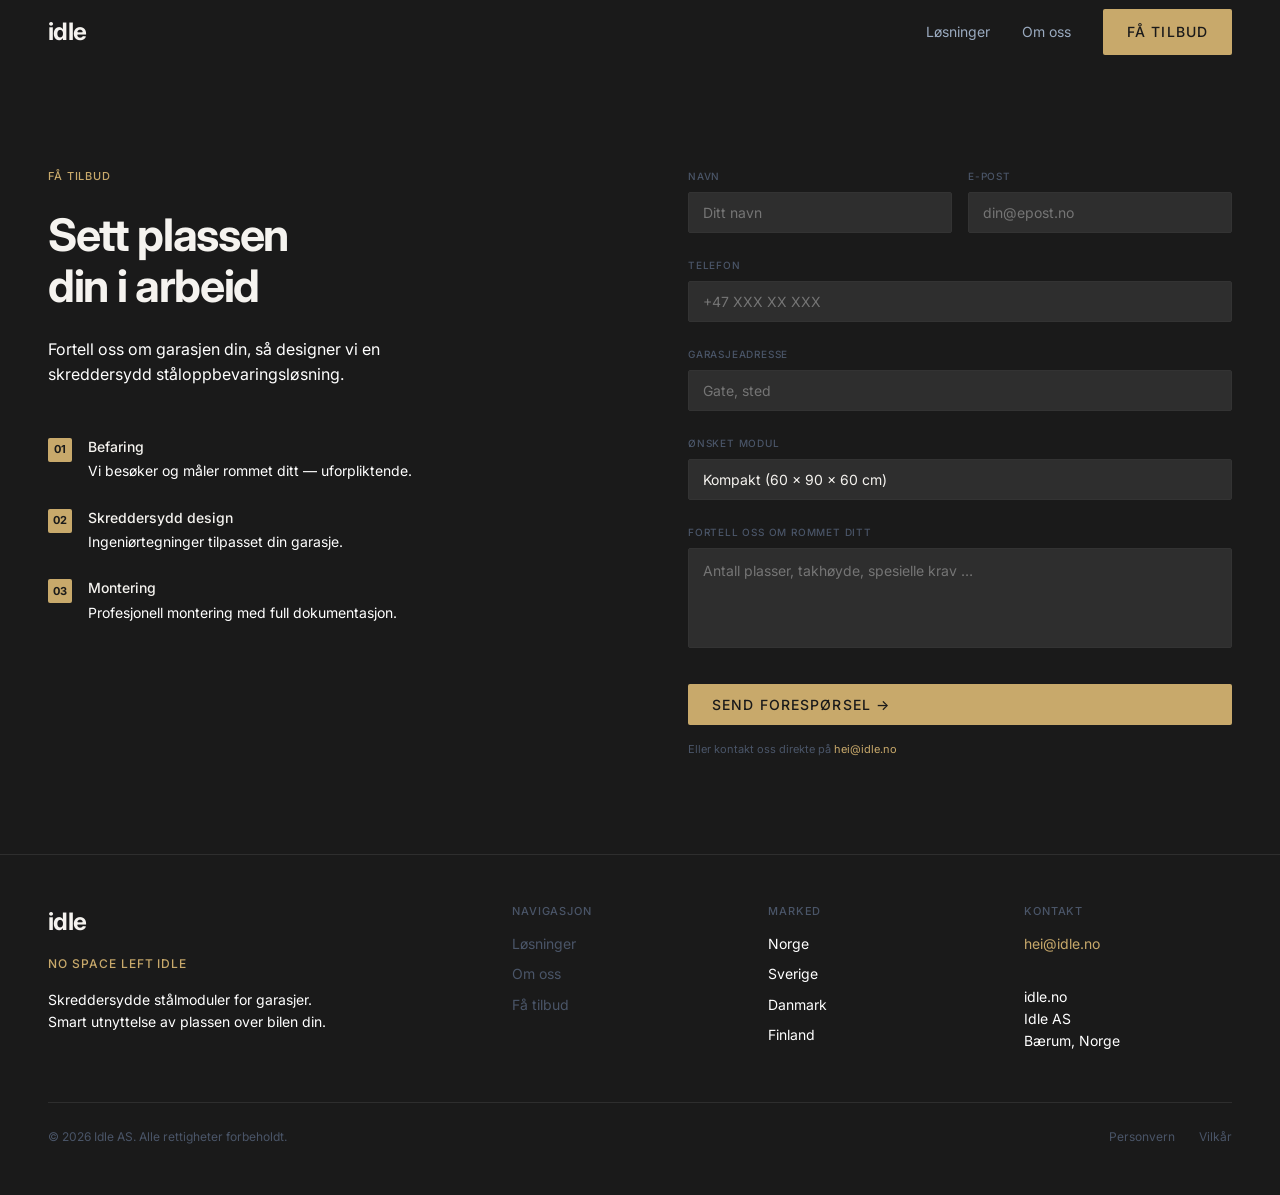
==== kontakt.html @ 0e0d7bf7 "Replace placeholder site with full idle.no design New multi-page site (index, losninger, om-oss, kon" ====
<!DOCTYPE html>
<html lang="nb">
<head>
<meta charset="UTF-8">
<meta name="viewport" content="width=device-width, initial-scale=1.0">
<title>Få tilbud — idle</title>
<meta name="description" content="Fortell oss om garasjen din, så designer vi en skreddersydd ståloppbevaringsløsning. Uforpliktende befaring og tilbud.">
<link rel="icon" type="image/svg+xml" href="assets/favicon.svg">
<link rel="preconnect" href="https://fonts.googleapis.com">
<link rel="preconnect" href="https://fonts.gstatic.com" crossorigin>
<link href="https://fonts.googleapis.com/css2?family=Inter:wght@300;400;500;600;700&display=swap" rel="stylesheet">
<link href="https://api.fontshare.com/v2/css?f[]=satoshi@300,400,500,700&display=swap" rel="stylesheet">
<link rel="stylesheet" href="css/tokens.css">
<link rel="stylesheet" href="css/site.css">
</head>
<body>

<a class="skip-link" href="#innhold">Hopp til innhold</a>

<header class="nav" id="site-nav">
  <div class="nav__inner">
    <a class="nav__logo logotype" href="index.html">idle</a>

    <nav class="nav__links" aria-label="Hovednavigasjon">
      <a class="nav__link" href="losninger.html">Løsninger</a>
      <a class="nav__link" href="om-oss.html">Om oss</a>
      <a class="nav__cta btn-cta" href="kontakt.html">Få tilbud</a>
    </nav>

    <button class="nav__toggle" id="nav-toggle" aria-expanded="false" aria-controls="nav-mobile" aria-label="Åpne meny">
      <span></span><span></span><span></span>
    </button>
  </div>

  <nav class="nav__mobile" id="nav-mobile" aria-label="Mobilnavigasjon">
    <a class="nav__mobile-link" href="losninger.html">Løsninger</a>
    <a class="nav__mobile-link" href="om-oss.html">Om oss</a>
    <a class="nav__mobile-link nav__mobile-link--cta" href="kontakt.html">Få tilbud</a>
  </nav>
</header>

<main id="innhold">
  <section class="contact">
    <div class="contact__grid">

      <div>
        <p class="contact__eyebrow tagline">Få tilbud</p>
        <h1 class="contact__heading">Sett plassen<br>din i arbeid</h1>
        <p class="contact__lead">Fortell oss om garasjen din, så designer vi en skreddersydd ståloppbevaringsløsning.</p>

        <div class="steps-mini">
          <div class="steps-mini__item">
            <span class="steps-mini__num">01</span>
            <div>
              <p class="steps-mini__label">Befaring</p>
              <p class="steps-mini__desc">Vi besøker og måler rommet ditt — uforpliktende.</p>
            </div>
          </div>
          <div class="steps-mini__item">
            <span class="steps-mini__num">02</span>
            <div>
              <p class="steps-mini__label">Skreddersydd design</p>
              <p class="steps-mini__desc">Ingeniørtegninger tilpasset din garasje.</p>
            </div>
          </div>
          <div class="steps-mini__item">
            <span class="steps-mini__num">03</span>
            <div>
              <p class="steps-mini__label">Montering</p>
              <p class="steps-mini__desc">Profesjonell montering med full dokumentasjon.</p>
            </div>
          </div>
        </div>
      </div>

      <div>
        <form class="contact__form" id="contact-form" novalidate>
          <div class="form-row">
            <div class="form-field">
              <label class="form-label" for="f-name">Navn</label>
              <input class="form-input" type="text" id="f-name" name="name" placeholder="Ditt navn" required>
            </div>
            <div class="form-field">
              <label class="form-label" for="f-email">E-post</label>
              <input class="form-input" type="email" id="f-email" name="email" placeholder="din@epost.no" required>
            </div>
          </div>

          <div class="form-field">
            <label class="form-label" for="f-phone">Telefon</label>
            <input class="form-input" type="tel" id="f-phone" name="phone" placeholder="+47 XXX XX XXX">
          </div>

          <div class="form-field">
            <label class="form-label" for="f-address">Garasjeadresse</label>
            <input class="form-input" type="text" id="f-address" name="address" placeholder="Gate, sted">
          </div>

          <div class="form-field">
            <label class="form-label" for="f-module">Ønsket modul</label>
            <select class="form-select" id="f-module" name="module">
              <option>Kompakt (60 × 90 × 60 cm)</option>
              <option>Høymodul (60 × 120 × 60 cm)</option>
              <option>Verktøymodul (120 × 90 × 90 cm)</option>
              <option>Dekkmodul Premium (120 × 120 × 90 cm)</option>
              <option>Usikker / ønsker rådgivning</option>
            </select>
          </div>

          <div class="form-field">
            <label class="form-label" for="f-message">Fortell oss om rommet ditt</label>
            <textarea class="form-textarea" id="f-message" name="message" placeholder="Antall plasser, takhøyde, spesielle krav …"></textarea>
          </div>

          <button class="btn-cta form-submit" type="submit">Send forespørsel →</button>

          <p class="form-note">Eller kontakt oss direkte på <a href="mailto:hei@idle.no">hei@idle.no</a></p>
        </form>

        <div class="form-success" id="form-success">
          <p class="form-success__eyebrow tagline">Melding mottatt</p>
          <h2 class="form-success__heading">No space left idle</h2>
          <p class="form-success__lead">Din e-postklient åpnes med forespørselen din ferdig utfylt. Send den av gårde, så tar vi kontakt innen én virkedag for å avtale befaring.</p>
          <a class="btn-cta" href="index.html">Tilbake til forsiden</a>
        </div>
      </div>

    </div>
  </section>
</main>

<footer class="footer">
  <div class="footer__grid">
    <div class="footer__brand">
      <a class="footer__logo logotype" href="index.html">idle</a>
      <p class="footer__tagline tagline">No space left idle</p>
      <p class="footer__desc">Skreddersydde stålmoduler for garasjer. Smart utnyttelse av plassen over bilen din.</p>
    </div>

    <div class="footer__col">
      <p class="footer__head label">Navigasjon</p>
      <a class="footer__link" href="losninger.html">Løsninger</a>
      <a class="footer__link" href="om-oss.html">Om oss</a>
      <a class="footer__link" href="kontakt.html">Få tilbud</a>
    </div>

    <div class="footer__col">
      <p class="footer__head label">Marked</p>
      <p class="footer__static">Norge</p>
      <p class="footer__static">Sverige</p>
      <p class="footer__static">Danmark</p>
      <p class="footer__static">Finland</p>
    </div>

    <div class="footer__col">
      <p class="footer__head label">Kontakt</p>
      <p class="footer__desc footer__desc--narrow">
        <a class="footer__email" href="mailto:hei@idle.no">hei@idle.no</a><br>
        idle.no<br>
        Idle AS<br>Bærum, Norge
      </p>
    </div>
  </div>

  <div class="footer__bottom">
    <p class="footer__legal">© 2026 Idle AS. Alle rettigheter forbeholdt.</p>
    <div class="footer__legal-links">
      <span class="footer__legal">Personvern</span>
      <span class="footer__legal">Vilkår</span>
    </div>
  </div>
</footer>

<script src="js/site.js"></script>
</body>
</html>
---- css/tokens.css ----
/* ============================================================
   IDLE AS — Design System CSS Variables
   colors_and_type.css
   Based on Idle Brandguide v1, April 2026
   ============================================================ */

@import url('https://fonts.googleapis.com/css2?family=Inter:wght@300;400;500;600;700&family=DM+Sans:wght@300;400;500;600;700&display=swap');

/* Satoshi via Fontshare CDN */
@import url('https://api.fontshare.com/v2/css?f[]=satoshi@300,400,500,700&display=swap');

/* ============================================================
   BASE COLOR TOKENS
   ============================================================ */
:root {
  /* --- Brand Palette --- */
  --color-kull:    #1A1A1A;   /* Charcoal — primary, steel, power */
  --color-betong:  #4A5568;   /* Concrete — secondary, industrial */
  --color-messing: #C8A96B;   /* Brass — accent, premium, CTA */
  --color-lys:     #F5F3EF;   /* Light — background, air, space */

  /* --- Tints & Shades --- */
  --color-kull-90:     #2e2e2e;
  --color-kull-80:     #333333;
  --color-betong-80:   #5e6e85;
  --color-betong-40:   #9aaabf;
  --color-messing-80:  #d4b97e;
  --color-messing-60:  #deca98;
  --color-messing-20:  #f5eddc;
  --color-lys-80:      #f9f7f3;
  --color-lys-60:      #ede9e0;
  --color-white:       #ffffff;

  /* ============================================================
     SEMANTIC COLOR TOKENS
     ============================================================ */

  /* Backgrounds */
  --bg-primary:        var(--color-kull);      /* Dark hero sections, premium */
  --bg-secondary:      var(--color-lys);       /* Light editorial, body */
  --bg-subtle:         var(--color-lys-60);    /* Subtle section dividers */
  --bg-inverse:        var(--color-lys);       /* Inverse of primary */

  /* Foreground / Text */
  --fg-primary:        var(--color-kull);      /* Body text on light bg */
  --fg-secondary:      var(--color-betong);    /* Secondary text, captions */
  --fg-accent:         var(--color-messing);   /* Accent text, tagline */
  --fg-inverse:        var(--color-lys);       /* Text on dark bg */
  --fg-inverse-secondary: #9aaabf;             /* Secondary text on dark bg */

  /* Borders */
  --border-default:    var(--color-betong-40); /* Default borders */
  --border-subtle:     var(--color-lys-60);    /* Subtle dividers */
  --border-accent:     var(--color-messing);   /* Accent / CTA borders */
  --border-dashed:     var(--color-betong-40); /* Dashed "idle" motif lines */

  /* Interactive / CTA */
  --cta-bg:            var(--color-messing);
  --cta-bg-hover:      #b8954d;
  --cta-text:          var(--color-kull);
  --cta-text-inverse:  var(--color-lys);

  /* States */
  --state-hover-opacity:  0.8;
  --state-press-scale:    0.98;
  --state-focus-ring:     2px solid var(--color-messing);

  /* ============================================================
     TYPOGRAPHY TOKENS
     ============================================================ */

  /* Font Families */
  --font-display:  'Satoshi', 'Inter', sans-serif;
  --font-body:     'Inter', 'DM Sans', sans-serif;
  --font-mono:     'JetBrains Mono', 'Fira Code', monospace;

  /* Font Weights */
  --fw-light:     300;
  --fw-regular:   400;
  --fw-medium:    500;
  --fw-bold:      700;

  /* Font Sizes — Base scale (16px root) */
  --fs-h1:        clamp(2rem, 4vw, 3.5rem);   /* Display, hero */
  --fs-h2:        clamp(1.5rem, 3vw, 2rem);    /* Section titles */
  --fs-h3:        clamp(1.125rem, 2vw, 1.5rem);/* Subtitles */
  --fs-body:      1rem;                         /* 16px body */
  --fs-small:     0.875rem;                     /* 14px */
  --fs-caption:   0.75rem;                      /* 12px */
  --fs-label:     0.6875rem;                    /* 11px — labels, tags */

  /* Print-equivalent sizes (PDF/print contexts) */
  --fs-print-h1:  28pt;
  --fs-print-h2:  20pt;
  --fs-print-h3:  16pt;
  --fs-print-body: 11pt;
  --fs-print-caption: 9pt;

  /* Line Heights */
  --lh-display:   1.15;
  --lh-heading:   1.3;
  --lh-body:      1.6;    /* Generous — per brand guide 1.5–1.7x */
  --lh-caption:   1.5;

  /* Letter Spacing */
  --ls-display:   -0.03em;  /* -0.5px at ~16px */
  --ls-heading:   -0.01em;
  --ls-body:       0;
  --ls-caps:       0.08em;  /* For uppercase labels */

  /* ============================================================
     SPACING TOKENS
     ============================================================ */

  --space-1:   4px;
  --space-2:   8px;
  --space-3:  12px;
  --space-4:  16px;
  --space-5:  24px;
  --space-6:  32px;
  --space-7:  48px;
  --space-8:  64px;
  --space-9:  96px;
  --space-10: 128px;

  /* ============================================================
     BORDER RADIUS
     ============================================================ */

  --radius-sm:   2px;   /* Minimal — industrial precision */
  --radius-md:   4px;   /* Default card/component radius */
  --radius-lg:   6px;   /* Input, larger components */
  --radius-pill: 100px; /* Pills/badges only */
  --radius-none:  0px;  /* Steel, no rounding */

  /* ============================================================
     SHADOWS & ELEVATION
     ============================================================ */

  --shadow-sm:  0 1px 3px rgba(26,26,26,0.12), 0 1px 2px rgba(26,26,26,0.08);
  --shadow-md:  0 4px 12px rgba(26,26,26,0.15), 0 2px 4px rgba(26,26,26,0.10);
  --shadow-lg:  0 8px 24px rgba(26,26,26,0.18), 0 4px 8px rgba(26,26,26,0.10);
  --shadow-xl:  0 16px 48px rgba(26,26,26,0.22), 0 8px 16px rgba(26,26,26,0.12);

  /* ============================================================
     ANIMATION / TRANSITION
     ============================================================ */

  --ease-default:  cubic-bezier(0.25, 0.1, 0.25, 1.0);  /* Mechanical precision */
  --ease-out:      cubic-bezier(0.0, 0, 0.2, 1);
  --ease-in-out:   cubic-bezier(0.4, 0, 0.2, 1);

  --duration-fast:    150ms;
  --duration-default: 250ms;
  --duration-slow:    400ms;
}

/* ============================================================
   SEMANTIC TYPE STYLES (applied via element selectors)
   ============================================================ */

body {
  font-family: var(--font-body);
  font-size: var(--fs-body);
  font-weight: var(--fw-regular);
  line-height: var(--lh-body);
  letter-spacing: var(--ls-body);
  color: var(--fg-primary);
  background-color: var(--bg-secondary);
  -webkit-font-smoothing: antialiased;
  text-rendering: optimizeLegibility;
}

h1, .h1 {
  font-family: var(--font-display);
  font-size: var(--fs-h1);
  font-weight: var(--fw-bold);
  line-height: var(--lh-display);
  letter-spacing: var(--ls-display);
  color: var(--fg-primary);
}

h2, .h2 {
  font-family: var(--font-display);
  font-size: var(--fs-h2);
  font-weight: var(--fw-bold);
  line-height: var(--lh-heading);
  letter-spacing: var(--ls-heading);
  color: var(--fg-primary);
}

h3, .h3 {
  font-family: var(--font-display);
  font-size: var(--fs-h3);
  font-weight: var(--fw-medium);
  line-height: var(--lh-heading);
  color: var(--fg-primary);
}

p, .body {
  font-family: var(--font-body);
  font-size: var(--fs-body);
  line-height: var(--lh-body);
  color: var(--fg-primary);
}

small, .caption {
  font-family: var(--font-body);
  font-size: var(--fs-caption);
  line-height: var(--lh-caption);
  color: var(--fg-secondary);
}

.label {
  font-family: var(--font-body);
  font-size: var(--fs-label);
  font-weight: var(--fw-medium);
  letter-spacing: var(--ls-caps);
  text-transform: uppercase;
  color: var(--fg-secondary);
}

/* Logo — always lowercase, brand typeface */
.logotype {
  font-family: var(--font-display);
  font-weight: var(--fw-bold);
  letter-spacing: var(--ls-display);
  text-transform: lowercase;
}

/* Tagline — Messing accent */
.tagline {
  font-family: var(--font-display);
  font-weight: var(--fw-medium);
  color: var(--fg-accent);
  letter-spacing: var(--ls-caps);
}

/* Dashed "idle" motif line */
.idle-dashed {
  border: none;
  border-top: 2px dashed var(--border-dashed);
}

/* CTA Button */
.btn-cta {
  display: inline-flex;
  align-items: center;
  gap: var(--space-2);
  padding: var(--space-3) var(--space-5);
  background: var(--cta-bg);
  color: var(--cta-text);
  font-family: var(--font-body);
  font-size: var(--fs-small);
  font-weight: var(--fw-medium);
  letter-spacing: var(--ls-caps);
  text-transform: uppercase;
  border: none;
  border-radius: var(--radius-sm);
  cursor: pointer;
  transition: background var(--duration-fast) var(--ease-default),
              transform var(--duration-fast) var(--ease-default);
  text-decoration: none;
}

.btn-cta:hover {
  background: var(--cta-bg-hover);
}

.btn-cta:active {
  transform: scale(var(--state-press-scale));
}

.btn-ghost {
  display: inline-flex;
  align-items: center;
  gap: var(--space-2);
  padding: var(--space-3) var(--space-5);
  background: transparent;
  color: var(--fg-inverse);
  font-family: var(--font-body);
  font-size: var(--fs-small);
  font-weight: var(--fw-medium);
  letter-spacing: var(--ls-caps);
  text-transform: uppercase;
  border: 1px solid var(--color-betong);
  border-radius: var(--radius-sm);
  cursor: pointer;
  transition: border-color var(--duration-fast) var(--ease-default),
              color var(--duration-fast) var(--ease-default),
              transform var(--duration-fast) var(--ease-default);
  text-decoration: none;
}

.btn-ghost:hover {
  border-color: var(--color-messing);
  color: var(--color-messing);
}

.btn-ghost:active {
  transform: scale(var(--state-press-scale));
}
---- css/site.css ----
/* ============================================================
   IDLE AS — Site styles
   Layout & components. Color/type/spacing tokens live in tokens.css
   ============================================================ */

*, *::before, *::after { box-sizing: border-box; margin: 0; padding: 0; }

html { scroll-behavior: smooth; }

body { overflow-x: hidden; }

img, svg { display: block; max-width: 100%; }

a { color: inherit; }

::selection { background: var(--color-messing); color: var(--color-kull); }

.skip-link {
  position: absolute;
  top: -48px;
  left: 0;
  z-index: 200;
  padding: var(--space-3) var(--space-5);
  background: var(--color-messing);
  color: var(--color-kull);
  font-family: var(--font-body);
  font-size: var(--fs-small);
  font-weight: var(--fw-medium);
  text-decoration: none;
  transition: top var(--duration-fast) var(--ease-default);
}
.skip-link:focus { top: 0; }

/* ============================================================
   NAV
   ============================================================ */

.nav {
  position: fixed;
  top: 0; left: 0; right: 0;
  z-index: 100;
  background: var(--color-kull);
}

.nav__inner {
  display: flex;
  align-items: center;
  justify-content: space-between;
  height: 64px;
  padding: 0 var(--space-7);
}

.nav__logo {
  font-size: 24px;
  color: var(--color-lys);
  text-decoration: none;
}

.nav__links {
  display: flex;
  align-items: center;
  gap: var(--space-6);
}

.nav__link {
  font-family: var(--font-body);
  font-size: var(--fs-small);
  color: var(--fg-inverse-secondary);
  text-decoration: none;
  transition: color var(--duration-fast) var(--ease-default);
}
.nav__link:hover,
.nav__link--active {
  color: var(--color-lys);
  font-weight: var(--fw-medium);
}

.nav__cta { text-decoration: none; }

.nav__toggle {
  display: none;
  flex-direction: column;
  justify-content: center;
  gap: 5px;
  width: 32px;
  height: 32px;
  background: none;
  border: none;
  cursor: pointer;
  padding: 0;
}
.nav__toggle span {
  display: block;
  height: 2px;
  background: var(--color-lys);
}

.nav__mobile {
  display: none;
  flex-direction: column;
  background: var(--color-kull);
  border-top: 1px solid var(--color-kull-90);
  padding: var(--space-4) var(--space-7) var(--space-6);
}
.nav__mobile-link {
  font-family: var(--font-body);
  font-size: var(--fs-body);
  color: var(--fg-inverse-secondary);
  text-decoration: none;
  padding: var(--space-3) 0;
  border-bottom: 1px solid var(--color-kull-90);
}
.nav__mobile-link--cta { color: var(--color-messing); font-weight: var(--fw-medium); border-bottom: none; }

.nav--open .nav__mobile { display: flex; }

/* ============================================================
   HERO
   ============================================================ */

.hero {
  min-height: 100vh;
  background: var(--color-kull);
  display: flex;
  flex-direction: column;
  justify-content: center;
  position: relative;
  overflow: hidden;
  padding: 140px var(--space-7) var(--space-8);
}

.hero__grid {
  position: absolute;
  inset: 0;
  background-image:
    linear-gradient(var(--color-kull-90) 1px, transparent 1px),
    linear-gradient(90deg, var(--color-kull-90) 1px, transparent 1px);
  background-size: 48px 48px;
  opacity: 0.4;
}

.hero__content { position: relative; z-index: 1; }

.hero__eyebrow {
  font-size: var(--fs-label);
  text-transform: uppercase;
  margin-bottom: var(--space-5);
}

.hero__heading {
  font-size: clamp(2.6rem, 5.5vw, 5rem);
  color: var(--color-lys);
  max-width: 700px;
  margin-bottom: var(--space-6);
}

.hero__sub {
  font-family: var(--font-body);
  font-size: 18px;
  line-height: var(--lh-body);
  color: var(--color-white);
  max-width: 480px;
  margin-bottom: var(--space-8);
}

.hero__actions {
  display: flex;
  flex-wrap: wrap;
  gap: var(--space-4);
  align-items: center;
  position: relative;
  z-index: 1;
}

.hero__motif {
  position: absolute;
  right: var(--space-7);
  top: 50%;
  transform: translateY(-50%);
  display: flex;
  align-items: center;
  gap: var(--space-5);
  z-index: 1;
}

.hero__box {
  width: 160px;
  height: 110px;
  border-radius: var(--radius-md);
  display: flex;
  flex-direction: column;
  align-items: center;
  justify-content: center;
  gap: var(--space-2);
  text-align: center;
}
.hero__box--idle { border: 2px dashed var(--border-dashed); }
.hero__box--active { background: var(--color-messing); }

.hero__box-label {
  font-family: var(--font-body);
  font-size: 9px;
  font-weight: var(--fw-medium);
  letter-spacing: var(--ls-caps);
  text-transform: uppercase;
}
.hero__box--idle .hero__box-label { color: var(--color-betong); }
.hero__box--active .hero__box-label { color: var(--color-kull); }

.hero__box-title {
  font-family: var(--font-display);
  font-size: 16px;
  font-weight: var(--fw-bold);
  line-height: 1.2;
}
.hero__box--idle .hero__box-title { color: var(--color-betong); }
.hero__box--active .hero__box-title { color: var(--color-kull); }

.hero__arrow {
  color: var(--color-messing);
  font-size: 28px;
  font-weight: 300;
}

/* ============================================================
   FOOTER
   ============================================================ */

.footer {
  background: var(--color-kull);
  border-top: 1px solid var(--color-kull-90);
  padding: var(--space-7);
}

.footer__grid {
  display: grid;
  grid-template-columns: 2fr 1fr 1fr 1fr;
  gap: var(--space-7);
  margin-bottom: var(--space-7);
}

.footer__logo {
  font-size: 24px;
  color: var(--color-lys);
  text-decoration: none;
  margin-bottom: var(--space-3);
  display: block;
}

.footer__tagline {
  font-size: var(--fs-caption);
  text-transform: uppercase;
  margin-bottom: var(--space-4);
}

.footer__desc {
  font-family: var(--font-body);
  font-size: var(--fs-small);
  line-height: var(--lh-body);
  color: var(--color-white);
  max-width: 280px;
}
.footer__desc--narrow { max-width: 200px; }

.footer__head { margin-bottom: var(--space-3); }

.footer__link, .footer__email {
  display: block;
  font-family: var(--font-body);
  font-size: var(--fs-small);
  color: var(--color-betong);
  text-decoration: none;
  margin-bottom: var(--space-2);
  transition: color var(--duration-fast) var(--ease-default);
}
.footer__link:hover, .footer__email:hover { color: var(--color-lys); }
.footer__email { color: var(--color-messing); }

.footer__static {
  font-family: var(--font-body);
  font-size: var(--fs-small);
  color: var(--color-white);
  margin-bottom: var(--space-2);
}

.footer__bottom {
  display: flex;
  flex-wrap: wrap;
  gap: var(--space-4);
  justify-content: space-between;
  align-items: center;
  padding-top: var(--space-5);
  border-top: 1px solid var(--color-kull-90);
}

.footer__legal {
  font-family: var(--font-body);
  font-size: var(--fs-caption);
  color: var(--color-betong);
}

.footer__legal-links { display: flex; gap: var(--space-5); }

/* ============================================================
   PAGE HEADER (non-home pages)
   ============================================================ */

.page-header {
  background: var(--color-kull);
  padding: 168px var(--space-7) var(--space-8);
}

.page-header__eyebrow {
  font-size: var(--fs-label);
  text-transform: uppercase;
  margin-bottom: var(--space-5);
}

.page-header__heading {
  font-size: clamp(2.2rem, 4.5vw, 3.75rem);
  color: var(--color-lys);
  max-width: 720px;
  margin-bottom: var(--space-5);
}

.page-header__lead {
  font-family: var(--font-body);
  font-size: 18px;
  line-height: var(--lh-body);
  color: var(--color-white);
  max-width: 560px;
}

.page-header__actions {
  display: flex;
  flex-wrap: wrap;
  gap: var(--space-4);
  margin-top: var(--space-7);
}

/* ============================================================
   CONTENT SECTIONS
   ============================================================ */

.section {
  padding: var(--space-9) var(--space-7);
}
.section--light { background: var(--color-lys); }
.section--dark  { background: var(--color-kull); }

.section__inner { max-width: 1200px; margin: 0 auto; }

.section__eyebrow {
  font-size: var(--fs-label);
  text-transform: uppercase;
  margin-bottom: var(--space-4);
}

.section__heading {
  font-size: clamp(1.75rem, 3.2vw, 2.75rem);
  max-width: 640px;
  margin-bottom: var(--space-5);
}
.section--dark .section__heading { color: var(--color-lys); }

.section__lead {
  font-family: var(--font-body);
  font-size: 17px;
  line-height: var(--lh-body);
  max-width: 620px;
  margin-bottom: var(--space-7);
}
.section--light .section__lead { color: var(--color-betong); }
.section--dark .section__lead { color: var(--color-white); }

/* ============================================================
   CARD GRID
   ============================================================ */

.card-grid {
  display: grid;
  grid-template-columns: repeat(3, 1fr);
  gap: var(--space-5);
}
.card-grid--2 { grid-template-columns: repeat(2, 1fr); }
.card-grid--4 { grid-template-columns: repeat(4, 1fr); }

.card {
  padding: var(--space-6);
  border-radius: var(--radius-md);
}
.card--on-light { background: var(--color-white); border: 1px solid var(--color-lys-60); }
.card--on-dark  { background: var(--color-kull-90); }

.card__title {
  font-family: var(--font-display);
  font-size: 18px;
  font-weight: var(--fw-bold);
  margin-bottom: var(--space-3);
}
.card--on-light .card__title { color: var(--color-kull); }
.card--on-dark .card__title { color: var(--color-lys); }

.card__desc {
  font-family: var(--font-body);
  font-size: var(--fs-small);
  line-height: var(--lh-body);
  color: var(--color-betong);
}
.card--on-dark .card__desc { color: var(--color-white); }

/* Product model cards */
.model-card {
  background: var(--color-kull);
  padding: var(--space-6);
  border-radius: var(--radius-sm);
}
.model-card__name {
  font-family: var(--font-display);
  font-size: 20px;
  font-weight: var(--fw-bold);
  color: var(--color-lys);
  margin-bottom: var(--space-2);
}
.model-card__dims {
  font-family: var(--font-body);
  font-size: var(--fs-caption);
  font-weight: var(--fw-medium);
  letter-spacing: var(--ls-caps);
  text-transform: uppercase;
  color: var(--color-messing);
  margin-bottom: var(--space-4);
  padding-bottom: var(--space-4);
  border-bottom: 1px solid var(--color-kull-90);
}
.model-card__desc {
  font-family: var(--font-body);
  font-size: var(--fs-small);
  line-height: var(--lh-body);
  color: var(--color-white);
}

/* ============================================================
   MOTIF COMPARE (idle → aktivert, static)
   ============================================================ */

.motif-compare {
  display: flex;
  align-items: center;
  gap: var(--space-5);
  margin-top: var(--space-6);
}
.motif-compare .hero__box { flex-shrink: 0; }

/* ============================================================
   FEATURE LIST (bruksområder)
   ============================================================ */

.feature-list { display: flex; flex-direction: column; gap: var(--space-5); }
.feature-list__item {
  display: flex;
  flex-wrap: wrap;
  gap: var(--space-2) var(--space-4);
  padding-bottom: var(--space-5);
  border-bottom: 1px solid var(--color-lys-60);
}
.feature-list__label {
  font-family: var(--font-display);
  font-weight: var(--fw-bold);
  font-size: var(--fs-body);
  color: var(--color-kull);
  min-width: 200px;
}
.feature-list__desc {
  font-family: var(--font-body);
  font-size: var(--fs-small);
  line-height: var(--lh-body);
  color: var(--color-betong);
  flex: 1;
  min-width: 240px;
}

/* ============================================================
   PROCESS STEPS
   ============================================================ */

.process {
  display: grid;
  grid-template-columns: repeat(5, 1fr);
  gap: var(--space-5);
  counter-reset: step;
}
.process__step { text-align: left; }
.process__num {
  width: 40px;
  height: 40px;
  border-radius: var(--radius-sm);
  background: var(--color-kull);
  color: var(--color-messing);
  display: flex;
  align-items: center;
  justify-content: center;
  font-family: var(--font-display);
  font-weight: var(--fw-bold);
  font-size: var(--fs-body);
  margin-bottom: var(--space-4);
}
.process__title {
  font-family: var(--font-display);
  font-weight: var(--fw-bold);
  font-size: var(--fs-body);
  color: var(--color-kull);
  margin-bottom: var(--space-2);
}
.process__desc {
  font-family: var(--font-body);
  font-size: var(--fs-caption);
  line-height: var(--lh-body);
  color: var(--color-betong);
}
.process__note {
  margin-top: var(--space-7);
  font-family: var(--font-body);
  font-style: italic;
  font-size: var(--fs-small);
  color: var(--color-betong);
}

/* ============================================================
   FACTS PANEL (om oss — selskapsfakta)
   ============================================================ */

.facts { max-width: 640px; }
.facts__row {
  display: flex;
  flex-wrap: wrap;
  gap: var(--space-2) var(--space-6);
  padding: var(--space-4) 0;
  border-bottom: 1px solid var(--color-lys-60);
}
.facts__key {
  font-family: var(--font-body);
  font-size: var(--fs-caption);
  font-weight: var(--fw-medium);
  letter-spacing: var(--ls-caps);
  text-transform: uppercase;
  color: var(--color-betong);
  min-width: 180px;
}
.facts__val {
  font-family: var(--font-body);
  font-size: var(--fs-body);
  color: var(--color-kull);
}

/* ============================================================
   CTA BAND
   ============================================================ */

.cta-band {
  background: var(--color-kull);
  padding: var(--space-8) var(--space-7);
  text-align: center;
}
.cta-band__heading {
  color: var(--color-lys);
  font-size: clamp(1.75rem, 3.5vw, 2.75rem);
  margin-bottom: var(--space-6);
}
.cta-band__actions {
  display: flex;
  justify-content: center;
  gap: var(--space-4);
}

/* ============================================================
   CONTACT
   ============================================================ */

.contact {
  background: var(--color-kull);
  padding: 168px var(--space-7) var(--space-9);
}

.contact__grid {
  display: grid;
  grid-template-columns: 1fr 1fr;
  gap: var(--space-9);
  max-width: 1200px;
  margin: 0 auto;
  align-items: start;
}

.contact__eyebrow {
  font-size: var(--fs-label);
  text-transform: uppercase;
  margin-bottom: var(--space-5);
}

.contact__heading {
  font-size: clamp(2rem, 3.5vw, 3.25rem);
  color: var(--color-lys);
  margin-bottom: var(--space-5);
}

.contact__lead {
  font-family: var(--font-body);
  font-size: var(--fs-body);
  line-height: var(--lh-body);
  color: var(--color-white);
  max-width: 420px;
  margin-bottom: var(--space-7);
}

.steps-mini { display: flex; flex-direction: column; gap: var(--space-5); }
.steps-mini__item { display: flex; gap: var(--space-4); align-items: flex-start; }
.steps-mini__num {
  width: 24px;
  height: 24px;
  flex-shrink: 0;
  margin-top: 2px;
  border-radius: var(--radius-sm);
  background: var(--color-messing);
  color: var(--color-kull);
  display: flex;
  align-items: center;
  justify-content: center;
  font-family: var(--font-display);
  font-weight: var(--fw-bold);
  font-size: 11px;
}
.steps-mini__label {
  font-family: var(--font-body);
  font-size: var(--fs-small);
  font-weight: var(--fw-medium);
  color: var(--color-lys);
  margin-bottom: 2px;
}
.steps-mini__desc {
  font-family: var(--font-body);
  font-size: var(--fs-small);
  line-height: var(--lh-body);
  color: var(--color-white);
}

/* Form */

.form-row {
  display: grid;
  grid-template-columns: 1fr 1fr;
  gap: var(--space-4);
}

.form-field { margin-bottom: var(--space-5); }

.form-label {
  display: block;
  font-family: var(--font-body);
  font-size: 10px;
  font-weight: var(--fw-medium);
  letter-spacing: var(--ls-caps);
  text-transform: uppercase;
  color: var(--color-betong);
  margin-bottom: var(--space-2);
}

.form-input,
.form-select,
.form-textarea {
  width: 100%;
  font-family: var(--font-body);
  font-size: var(--fs-small);
  color: var(--color-lys);
  background: var(--color-kull-90);
  border: 1px solid var(--color-kull-80);
  border-radius: var(--radius-sm);
  padding: 11px 14px;
  outline: none;
  transition: border-color var(--duration-fast) var(--ease-default);
}
.form-input:focus,
.form-select:focus,
.form-textarea:focus { border-color: var(--color-messing); }

.form-select { appearance: none; cursor: pointer; }
.form-textarea { height: 100px; resize: none; line-height: var(--lh-body); }

.form-submit {
  width: 100%;
  border: none;
  cursor: pointer;
  margin-top: var(--space-1);
}

.form-note {
  font-family: var(--font-body);
  font-size: var(--fs-label);
  color: var(--color-betong);
  margin-top: var(--space-4);
  line-height: var(--lh-body);
}
.form-note a { color: var(--color-messing); text-decoration: none; }

.form-success { display: none; max-width: 480px; }
.form-success.is-visible { display: block; }
.contact__form.is-hidden { display: none; }

.form-success__eyebrow {
  font-size: var(--fs-label);
  text-transform: uppercase;
  margin-bottom: var(--space-5);
}
.form-success__heading {
  font-size: 2.5rem;
  color: var(--color-lys);
  margin-bottom: var(--space-5);
}
.form-success__lead {
  font-family: var(--font-body);
  font-size: var(--fs-body);
  line-height: var(--lh-body);
  color: var(--color-white);
  margin-bottom: var(--space-7);
}

/* ============================================================
   RESPONSIVE
   ============================================================ */

@media (max-width: 900px) {
  .hero__motif { display: none; }
}

@media (max-width: 768px) {
  .nav__inner { padding: 0 var(--space-5); }
  .nav__links { display: none; }
  .nav__toggle { display: flex; }

  .hero { padding: 120px var(--space-5) var(--space-7); }
  .hero__sub { margin-bottom: var(--space-6); }

  .page-header { padding: 140px var(--space-5) var(--space-7); }
  .section { padding: var(--space-7) var(--space-5); }
  .cta-band { padding: var(--space-7) var(--space-5); }

  .card-grid,
  .card-grid--2,
  .card-grid--4 { grid-template-columns: 1fr; }

  .process { grid-template-columns: 1fr 1fr; }

  .contact { padding: 140px var(--space-5) var(--space-7); }
  .contact__grid { grid-template-columns: 1fr; gap: var(--space-7); }
  .form-row { grid-template-columns: 1fr; }

  .footer { padding: var(--space-6) var(--space-5); }
  .footer__grid {
    grid-template-columns: 1fr 1fr;
    gap: var(--space-6);
  }
  .footer__brand { grid-column: 1 / -1; margin-bottom: var(--space-2); }
}

@media (max-width: 480px) {
  .footer__grid { grid-template-columns: 1fr; }
  .hero__actions,
  .page-header__actions,
  .cta-band__actions { flex-direction: column; align-items: stretch; }
  .hero__actions .btn-cta,
  .hero__actions .btn-ghost,
  .page-header__actions .btn-cta,
  .page-header__actions .btn-ghost,
  .cta-band__actions .btn-cta,
  .cta-band__actions .btn-ghost { width: 100%; justify-content: center; }

  .process { grid-template-columns: 1fr; }
  .motif-compare { flex-wrap: wrap; }
  .feature-list__label { min-width: 100%; }
}
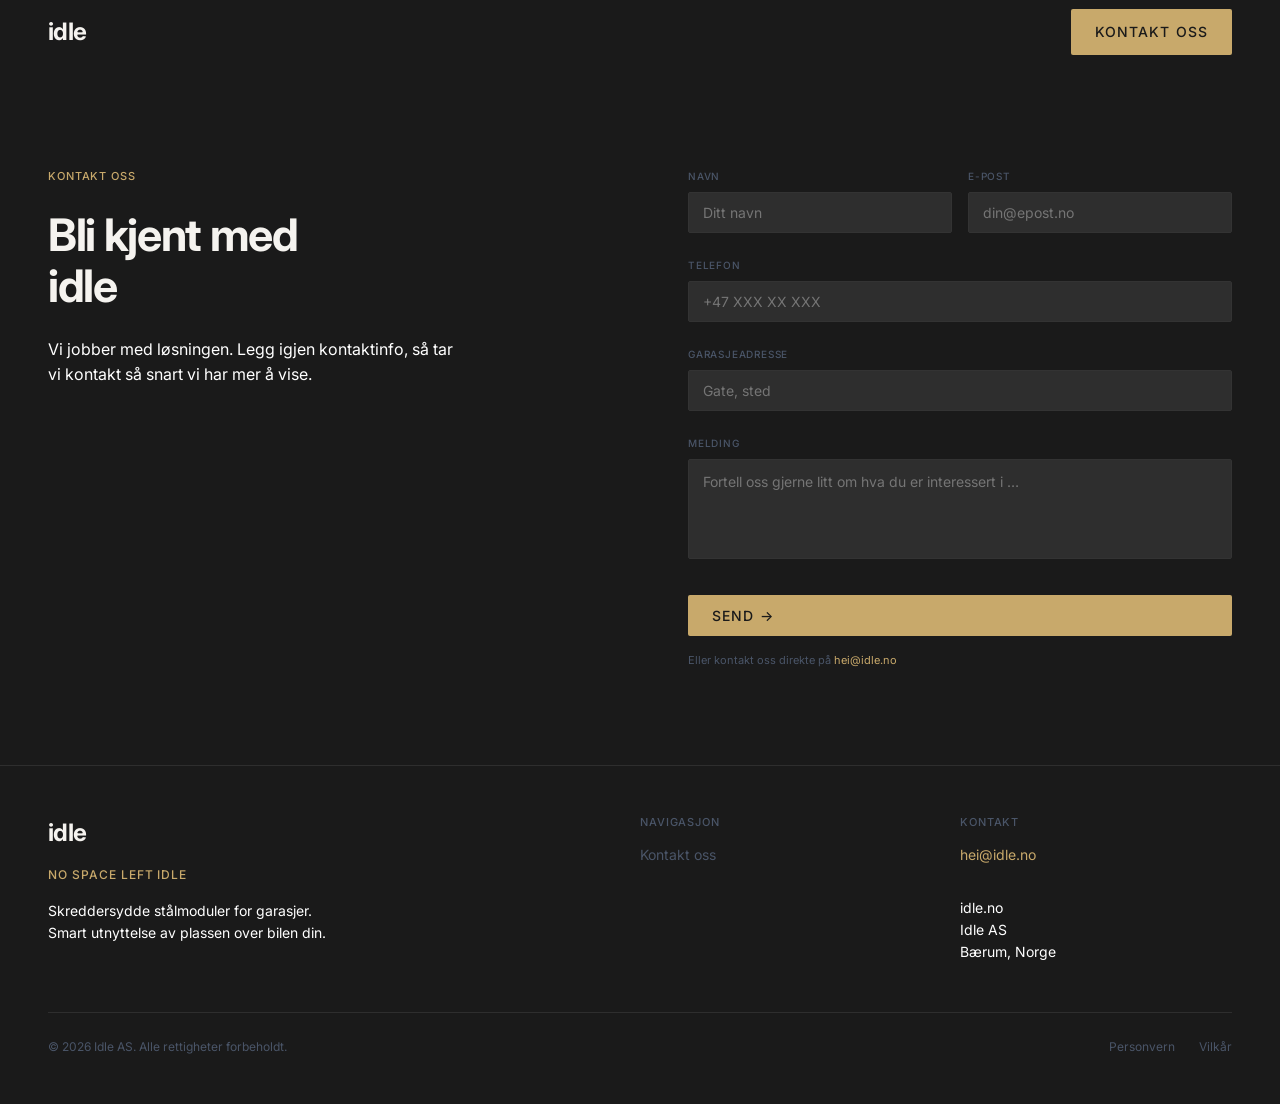
==== commit 5431cffa: "Simplify site to concept-stage: homepage + contact only Idle is only presenting the concept for now," ====
--- a/kontakt.html
+++ b/kontakt.html
@@ -3,8 +3,8 @@
 <head>
 <meta charset="UTF-8">
 <meta name="viewport" content="width=device-width, initial-scale=1.0">
-<title>Få tilbud — idle</title>
-<meta name="description" content="Fortell oss om garasjen din, så designer vi en skreddersydd ståloppbevaringsløsning. Uforpliktende befaring og tilbud.">
+<title>Kontakt oss — idle</title>
+<meta name="description" content="Ta kontakt med idle — vi tar kontakt så snart vi har mer å vise.">
 <link rel="icon" type="image/svg+xml" href="assets/favicon.svg">
 <link rel="preconnect" href="https://fonts.googleapis.com">
 <link rel="preconnect" href="https://fonts.gstatic.com" crossorigin>
@@ -22,9 +22,7 @@
     <a class="nav__logo logotype" href="index.html">idle</a>
 
     <nav class="nav__links" aria-label="Hovednavigasjon">
-      <a class="nav__link" href="losninger.html">Løsninger</a>
-      <a class="nav__link" href="om-oss.html">Om oss</a>
-      <a class="nav__cta btn-cta" href="kontakt.html">Få tilbud</a>
+      <a class="nav__cta btn-cta" href="kontakt.html">Kontakt oss</a>
     </nav>
 
     <button class="nav__toggle" id="nav-toggle" aria-expanded="false" aria-controls="nav-mobile" aria-label="Åpne meny">
@@ -33,9 +31,7 @@
   </div>
 
   <nav class="nav__mobile" id="nav-mobile" aria-label="Mobilnavigasjon">
-    <a class="nav__mobile-link" href="losninger.html">Løsninger</a>
-    <a class="nav__mobile-link" href="om-oss.html">Om oss</a>
-    <a class="nav__mobile-link nav__mobile-link--cta" href="kontakt.html">Få tilbud</a>
+    <a class="nav__mobile-link nav__mobile-link--cta" href="kontakt.html">Kontakt oss</a>
   </nav>
 </header>
 
@@ -44,37 +40,17 @@
     <div class="contact__grid">
 
       <div>
-        <p class="contact__eyebrow tagline">Få tilbud</p>
-        <h1 class="contact__heading">Sett plassen<br>din i arbeid</h1>
-        <p class="contact__lead">Fortell oss om garasjen din, så designer vi en skreddersydd ståloppbevaringsløsning.</p>
-
-        <div class="steps-mini">
-          <div class="steps-mini__item">
-            <span class="steps-mini__num">01</span>
-            <div>
-              <p class="steps-mini__label">Befaring</p>
-              <p class="steps-mini__desc">Vi besøker og måler rommet ditt — uforpliktende.</p>
-            </div>
-          </div>
-          <div class="steps-mini__item">
-            <span class="steps-mini__num">02</span>
-            <div>
-              <p class="steps-mini__label">Skreddersydd design</p>
-              <p class="steps-mini__desc">Ingeniørtegninger tilpasset din garasje.</p>
-            </div>
-          </div>
-          <div class="steps-mini__item">
-            <span class="steps-mini__num">03</span>
-            <div>
-              <p class="steps-mini__label">Montering</p>
-              <p class="steps-mini__desc">Profesjonell montering med full dokumentasjon.</p>
-            </div>
-          </div>
-        </div>
+        <p class="contact__eyebrow tagline">Kontakt oss</p>
+        <h1 class="contact__heading">Bli kjent med<br>idle</h1>
+        <p class="contact__lead">Vi jobber med løsningen. Legg igjen kontaktinfo, så tar vi kontakt så snart vi har mer å vise.</p>
       </div>
 
       <div>
         <form class="contact__form" id="contact-form" novalidate>
+          <input type="hidden" name="_subject" value="Ny henvendelse fra idle.no">
+          <input type="hidden" name="_template" value="table">
+          <input type="hidden" name="_captcha" value="false">
+          <input type="text" name="_honey" tabindex="-1" autocomplete="off" aria-hidden="true" style="position:absolute;left:-9999px" value="">
           <div class="form-row">
             <div class="form-field">
               <label class="form-label" for="f-name">Navn</label>
@@ -97,22 +73,11 @@
           </div>
 
           <div class="form-field">
-            <label class="form-label" for="f-module">Ønsket modul</label>
-            <select class="form-select" id="f-module" name="module">
-              <option>Kompakt (60 × 90 × 60 cm)</option>
-              <option>Høymodul (60 × 120 × 60 cm)</option>
-              <option>Verktøymodul (120 × 90 × 90 cm)</option>
-              <option>Dekkmodul Premium (120 × 120 × 90 cm)</option>
-              <option>Usikker / ønsker rådgivning</option>
-            </select>
+            <label class="form-label" for="f-message">Melding</label>
+            <textarea class="form-textarea" id="f-message" name="message" placeholder="Fortell oss gjerne litt om hva du er interessert i …"></textarea>
           </div>
 
-          <div class="form-field">
-            <label class="form-label" for="f-message">Fortell oss om rommet ditt</label>
-            <textarea class="form-textarea" id="f-message" name="message" placeholder="Antall plasser, takhøyde, spesielle krav …"></textarea>
-          </div>
-
-          <button class="btn-cta form-submit" type="submit">Send forespørsel →</button>
+          <button class="btn-cta form-submit" type="submit">Send →</button>
 
           <p class="form-note">Eller kontakt oss direkte på <a href="mailto:hei@idle.no">hei@idle.no</a></p>
         </form>
@@ -120,7 +85,7 @@
         <div class="form-success" id="form-success">
           <p class="form-success__eyebrow tagline">Melding mottatt</p>
           <h2 class="form-success__heading">No space left idle</h2>
-          <p class="form-success__lead">Din e-postklient åpnes med forespørselen din ferdig utfylt. Send den av gårde, så tar vi kontakt innen én virkedag for å avtale befaring.</p>
+          <p class="form-success__lead">Vi har mottatt henvendelsen din og tar kontakt så snart vi har mer å vise.</p>
           <a class="btn-cta" href="index.html">Tilbake til forsiden</a>
         </div>
       </div>
@@ -139,17 +104,7 @@
 
     <div class="footer__col">
       <p class="footer__head label">Navigasjon</p>
-      <a class="footer__link" href="losninger.html">Løsninger</a>
-      <a class="footer__link" href="om-oss.html">Om oss</a>
-      <a class="footer__link" href="kontakt.html">Få tilbud</a>
-    </div>
-
-    <div class="footer__col">
-      <p class="footer__head label">Marked</p>
-      <p class="footer__static">Norge</p>
-      <p class="footer__static">Sverige</p>
-      <p class="footer__static">Danmark</p>
-      <p class="footer__static">Finland</p>
+      <a class="footer__link" href="kontakt.html">Kontakt oss</a>
     </div>
 
     <div class="footer__col">
--- a/css/site.css
+++ b/css/site.css
@@ -234,7 +234,7 @@
 
 .footer__grid {
   display: grid;
-  grid-template-columns: 2fr 1fr 1fr 1fr;
+  grid-template-columns: 2fr 1fr 1fr;
   gap: var(--space-7);
   margin-bottom: var(--space-7);
 }
